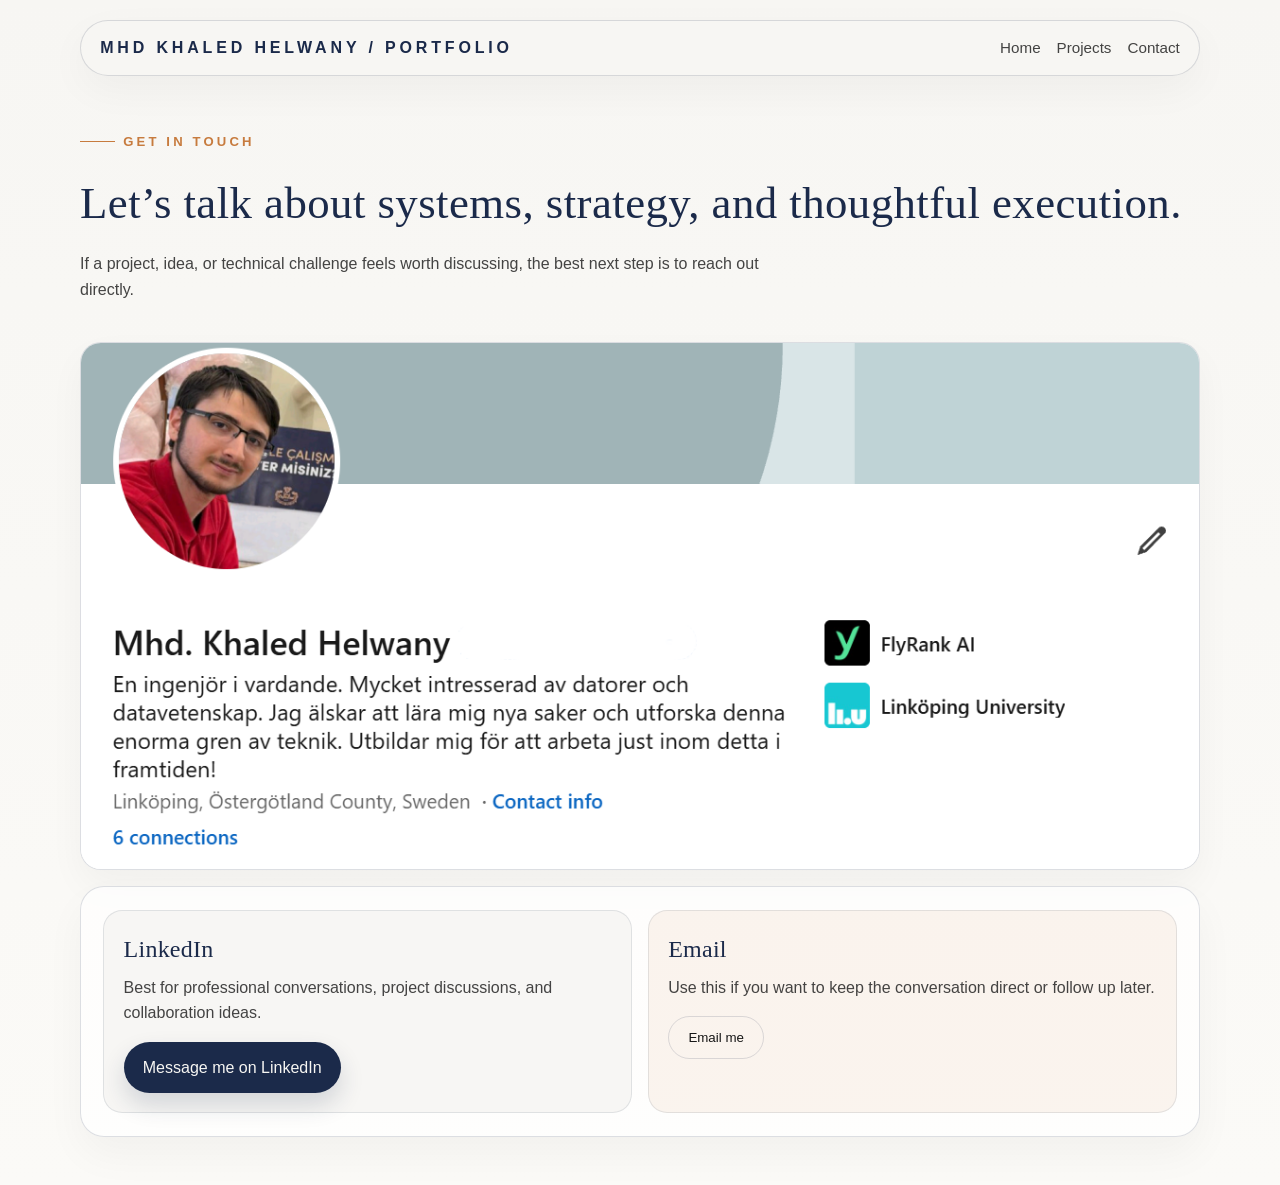
==== contact.html @ d5630251 "Finalized the portfolio site" ====
<!DOCTYPE html>
<html lang="en">
  <head>
    <meta charset="UTF-8" />
    <meta name="viewport" content="width=device-width, initial-scale=1.0" />
    <meta
      name="description"
      content="Contact page for reaching out through LinkedIn or email."
    />
    <title>contact</title>
    <link rel="stylesheet" href="styles.css" />
  </head>
  <body>
    <div class="site-shell">
      <header class="site-header">
        <nav class="navbar" aria-label="Primary navigation">
          <a class="brand" href="index.html">Mhd Khaled Helwany / Portfolio</a>
          <div class="nav-links">
            <a href="index.html">Home</a>
            <a href="projects.html">Projects</a>
            <a href="contact.html">Contact</a>
          </div>
        </nav>
      </header>

      <main>
        <section class="page-intro contact-intro" aria-labelledby="contact-title">
          <div class="eyebrow">Get in touch</div>
          <h1 id="contact-title">Let’s talk about systems, strategy, and thoughtful execution.</h1>
          <p>
            If a project, idea, or technical challenge feels worth discussing, the best next step is to reach out directly.
          </p>
        </section>

        <section class="section" aria-label="Contact actions">
          <div class="contact-banner">
            <img src="images/LinkedIn_banner.png" alt="LinkedIn banner" />
          </div>
          <div class="contact-card">
            <div class="contact-action">
              <h2>LinkedIn</h2>
              <p>Best for professional conversations, project discussions, and collaboration ideas.</p>
              <a class="btn btn-primary" href="https://www.linkedin.com/in/mhd-khaled-helwany-129b9b315" target="_blank" rel="noreferrer">Message me on LinkedIn</a>
            </div>
            <div class="contact-action contact-action-secondary">
              <h2>Email</h2>
              <p>Use this if you want to keep the conversation direct or follow up later.</p>
              <button class="btn btn-secondary email-trigger" type="button">Email me</button>
            </div>
          </div>
        </section>
      </main>
    </div>

    <div class="email-modal" id="emailModal" aria-hidden="true">
      <div class="email-modal-card" role="dialog" aria-modal="true" aria-labelledby="emailModalTitle">
        <button class="email-modal-close" type="button" aria-label="Close email dialog">×</button>
        <h3 id="emailModalTitle">My email address</h3>
        <p>Use the button below to copy my email for later.</p>
        <div class="email-modal-row">
          <span class="email-address">MKhelwani@gmail.com</span>
          <button class="copy-email-btn" type="button">Copy</button>
        </div>
        <p class="email-status" aria-live="polite"></p>
      </div>
    </div>

    <script src="script.js"></script>
  </body>
</html>
---- styles.css ----
:root {
  --navy: #1B2A4A;
  --warm-black: #161616;
  --warm-white: #F7F6F3;
  --accent: #C77B3E;
  --border: rgba(27, 42, 74, 0.15);
}

* {
  box-sizing: border-box;
}

html {
  scroll-behavior: smooth;
}

body {
  margin: 0;
  font-family: "Bahnschrift", "Segoe UI", Arial, sans-serif;
  color: var(--warm-black);
  background: linear-gradient(180deg, var(--warm-white) 0%, #fbfaf7 100%);
  line-height: 1.6;
}

a {
  color: inherit;
  text-decoration: none;
}

img {
  display: block;
  max-width: 100%;
}

.site-shell {
  width: min(1120px, calc(100% - 2rem));
  margin: 0 auto;
}

.site-header {
  padding: 1.25rem 0 0;
}

.navbar {
  display: flex;
  justify-content: space-between;
  align-items: center;
  padding: 0.9rem 1.2rem;
  border: 1px solid var(--border);
  border-radius: 999px;
  background: rgba(247, 246, 243, 0.85);
  backdrop-filter: blur(10px);
  box-shadow: 0 14px 40px rgba(22, 22, 22, 0.04);
}

.brand {
  font-size: 1rem;
  font-weight: 700;
  text-transform: uppercase;
  letter-spacing: 0.24em;
  color: var(--navy);
}

.nav-links {
  display: flex;
  gap: 1rem;
  align-items: center;
  font-size: 0.95rem;
}

.nav-links a {
  color: var(--warm-black);
  opacity: 0.8;
}

.nav-links a:hover,
.nav-links a:focus-visible {
  opacity: 1;
  color: var(--navy);
}

.hero {
  padding: 4.5rem 0 3rem;
}

.hero-content {
  display: grid;
  gap: 2rem;
  grid-template-columns: minmax(0, 1.2fr) minmax(240px, 0.55fr);
  align-items: center;
}

.hero-copy {
  max-width: 700px;
}

.eyebrow {
  display: inline-flex;
  align-items: center;
  gap: 0.5rem;
  font-size: 0.82rem;
  font-weight: 700;
  letter-spacing: 0.24em;
  text-transform: uppercase;
  color: var(--accent);
  margin-bottom: 1rem;
}

.eyebrow::before {
  content: "";
  width: 2.2rem;
  height: 1px;
  background: currentColor;
}

h1,
h2,
.hero-heading {
  font-family: "Freestyle Script", "Brush Script MT", cursive;
  font-weight: 400;
  letter-spacing: 0.01em;
}

.hero h1 {
  font-size: clamp(2.5rem, 4.3vw, 4.25rem);
  line-height: 0.95;
  margin: 0 0 1rem;
  color: var(--navy);
}

.hero p {
  font-size: 1.05rem;
  margin: 0 0 1.6rem;
  color: rgba(22, 22, 22, 0.8);
  max-width: 640px;
}

.button-row {
  display: flex;
  flex-wrap: wrap;
  gap: 1rem;
}

.btn {
  display: inline-flex;
  align-items: center;
  justify-content: center;
  padding: 0.8rem 1.2rem;
  border-radius: 999px;
  transition: transform 180ms ease, box-shadow 180ms ease, background 180ms ease;
}

.btn:hover,
.btn:focus-visible {
  transform: translateY(-2px);
}

.btn-primary {
  background: var(--navy);
  color: var(--warm-white);
  box-shadow: 0 12px 24px rgba(27, 42, 74, 0.16);
}

.btn-secondary {
  background: transparent;
  border: 1px solid var(--border);
  color: var(--warm-black);
}

.hero-card {
  border: 1px solid var(--border);
  border-radius: 1.6rem;
  background: linear-gradient(135deg, rgba(27, 42, 74, 0.06), rgba(199, 123, 62, 0.12));
  padding: 1rem;
  box-shadow: 0 24px 60px rgba(22, 22, 22, 0.06);
  justify-self: end;
  width: min(100%, 320px);
}

.hero-card img {
  border-radius: 50%;
  width: 100%;
  aspect-ratio: 1 / 1;
  object-fit: cover;
  cursor: zoom-in;
  border: 4px solid rgba(247, 246, 243, 0.9);
}

.section {
  padding: 2rem 0 3rem;
}

.section-card {
  border: 1px solid var(--border);
  border-radius: 1.5rem;
  background: rgba(255, 255, 255, 0.6);
  padding: 1.5rem;
  box-shadow: 0 18px 40px rgba(22, 22, 22, 0.04);
}

.section-card h2 {
  font-size: 2rem;
  margin: 0 0 0.6rem;
  color: var(--navy);
}

.section-card p,
.section-card li {
  color: rgba(22, 22, 22, 0.8);
}

.project-intro-text {
  margin: 0 0 1rem;
  font-size: 1rem;
  color: rgba(22, 22, 22, 0.8);
  max-width: 760px;
}

.page-intro {
  padding: 3rem 0 1rem;
}

.page-intro h1 {
  font-size: clamp(2.2rem, 3.5vw, 3rem);
  margin: 0 0 0.7rem;
  color: var(--navy);
}

.page-intro p {
  max-width: 700px;
  margin: 0;
  color: rgba(22, 22, 22, 0.8);
}

.highlight-grid {
  display: grid;
  gap: 1.2rem;
  grid-template-columns: repeat(2, minmax(0, 1fr));
}

.project-card {
  border: 1px solid var(--border);
  border-radius: 1.4rem;
  background: rgba(255, 255, 255, 0.7);
  overflow: hidden;
  box-shadow: 0 20px 45px rgba(22, 22, 22, 0.05);
}

.project-card img {
  width: 100%;
  height: 220px;
  object-fit: cover;
  object-position: top center;
}

.project-card-body {
  padding: 1.1rem 1.2rem 1.3rem;
}

.project-card h2 {
  margin: 0.2rem 0 0.4rem;
  color: var(--navy);
  font-size: 1.5rem;
}

.page-link-btn {
  display: inline-flex;
  margin-top: 0.9rem;
  color: var(--accent);
  font-weight: 700;
}

.project-tag {
  margin: 0;
  color: var(--accent);
  text-transform: uppercase;
  letter-spacing: 0.18em;
  font-size: 0.78rem;
  font-weight: 700;
}

.category-grid {
  display: grid;
  gap: 1rem;
  grid-template-columns: repeat(2, minmax(0, 1fr));
  margin-top: 1.2rem;
}

.category-block {
  border: 1px dashed rgba(27, 42, 74, 0.24);
  border-radius: 1rem;
  padding: 1rem 1.1rem;
  background: rgba(247, 246, 243, 0.7);
}

.category-block h3 {
  margin: 0 0 0.4rem;
  color: var(--navy);
}

.category-placeholder {
  margin: 0;
  color: rgba(22, 22, 22, 0.66);
  font-style: italic;
}

.contact-intro {
  padding-bottom: 0.5rem;
}

.contact-banner {
  margin-bottom: 1rem;
  border: 1px solid var(--border);
  border-radius: 1.3rem;
  overflow: hidden;
  background: rgba(255, 255, 255, 0.7);
  box-shadow: 0 16px 36px rgba(22, 22, 22, 0.04);
}

.contact-banner img {
  width: 100%;
  height: auto;
  display: block;
  object-fit: cover;
}

.contact-card {
  border: 1px solid var(--border);
  border-radius: 1.5rem;
  background: rgba(255, 255, 255, 0.7);
  box-shadow: 0 18px 40px rgba(22, 22, 22, 0.04);
  padding: 1.4rem;
  display: grid;
  gap: 1rem;
  grid-template-columns: repeat(2, minmax(0, 1fr));
}

.contact-action {
  padding: 1.2rem;
  border-radius: 1.2rem;
  background: rgba(247, 246, 243, 0.9);
  border: 1px solid rgba(27, 42, 74, 0.1);
}

.contact-action-secondary {
  background: rgba(199, 123, 62, 0.08);
}

.contact-action h2 {
  margin: 0 0 0.4rem;
  color: var(--navy);
  font-size: 1.5rem;
}

.contact-action p {
  margin: 0 0 1rem;
  color: rgba(22, 22, 22, 0.8);
}

.case-grid {
  display: grid;
  gap: 1.2rem;
  grid-template-columns: 1.1fr 0.9fr;
  margin-top: 1.2rem;
  align-items: center;
}

.case-copy ul {
  padding-left: 1.2rem;
  margin: 1rem 0 0;
}

.case-copy li + li {
  margin-top: 0.4rem;
}

.case-link {
  display: inline-flex;
  margin-top: 1rem;
  color: var(--accent);
  font-weight: 700;
}

.proof-grid {
  display: grid;
  gap: 1.2rem;
  grid-template-columns: 1fr 1fr;
  margin-top: 1.2rem;
}

.metric {
  padding: 1rem 1.2rem;
  border-radius: 1rem;
  background: linear-gradient(135deg, rgba(199, 123, 62, 0.16), rgba(27, 42, 74, 0.06));
  border: 1px solid rgba(199, 123, 62, 0.2);
}

.metric strong {
  display: block;
  font-size: 1.3rem;
  color: var(--navy);
  margin-bottom: 0.3rem;
}

.bio {
  padding: 0.9rem 0 0;
  font-size: 1.05rem;
}

.cta-band {
  margin: 1rem 0 4rem;
  padding: 1.4rem;
  border-radius: 1.5rem;
  background: var(--navy);
  color: var(--warm-white);
  display: flex;
  justify-content: space-between;
  align-items: center;
  gap: 1rem;
  flex-wrap: wrap;
}

.cta-band .btn-secondary {
  color: var(--warm-white);
  border-color: rgba(247, 246, 243, 0.24);
}

.story-layout,
.report-layout {
  display: grid;
  gap: 1rem;
  grid-template-columns: repeat(2, minmax(0, 1fr));
}

.story-card {
  border: 1px solid var(--border);
  border-radius: 1.3rem;
  padding: 1.2rem 1.25rem;
  background: rgba(255, 255, 255, 0.7);
  box-shadow: 0 18px 40px rgba(22, 22, 22, 0.04);
}

.story-card-wide,
.story-card-highlight {
  grid-column: 1 / -1;
}

.story-badge {
  display: inline-flex;
  padding: 0.35rem 0.7rem;
  border-radius: 999px;
  background: rgba(199, 123, 62, 0.16);
  color: var(--accent);
  font-size: 0.8rem;
  font-weight: 700;
  letter-spacing: 0.12em;
  text-transform: uppercase;
  margin-bottom: 0.8rem;
}

.story-card h2 {
  margin: 0 0 0.55rem;
  font-size: 1.45rem;
  color: var(--navy);
}

.story-card p {
  margin: 0;
  color: rgba(22, 22, 22, 0.8);
}

.story-card-highlight {
  background: linear-gradient(135deg, rgba(27, 42, 74, 0.06), rgba(199, 123, 62, 0.14));
}

.download-btn {
  margin-top: 1rem;
  width: fit-content;
}

.lightbox {
  position: fixed;
  inset: 0;
  background: rgba(22, 22, 22, 0.86);
  display: none;
  align-items: center;
  justify-content: center;
  padding: 2rem;
  z-index: 10;
}

.lightbox.open {
  display: flex;
}

.lightbox img {
  max-width: min(900px, 100%);
  max-height: min(80vh, 100%);
  border-radius: 1rem;
  box-shadow: 0 24px 70px rgba(0, 0, 0, 0.35);
}

.lightbox button {
  position: absolute;
  top: 1.2rem;
  right: 1.2rem;
  border: none;
  border-radius: 999px;
  width: 2.5rem;
  height: 2.5rem;
  background: rgba(247, 246, 243, 0.9);
  color: var(--warm-black);
  cursor: pointer;
  font-size: 1.1rem;
}

.email-modal {
  position: fixed;
  inset: 0;
  background: rgba(22, 22, 22, 0.62);
  display: none;
  align-items: center;
  justify-content: center;
  padding: 1rem;
  z-index: 12;
}

.email-modal.open {
  display: flex;
}

.email-modal-card {
  position: relative;
  width: min(420px, 100%);
  background: var(--warm-white);
  border-radius: 1.2rem;
  padding: 1.35rem;
  box-shadow: 0 24px 70px rgba(0, 0, 0, 0.24);
}

.email-modal-card h3 {
  margin: 0 0 0.4rem;
  color: var(--navy);
}

.email-modal-card p {
  margin: 0 0 0.8rem;
  color: rgba(22, 22, 22, 0.8);
}

.email-modal-row {
  display: flex;
  align-items: center;
  justify-content: space-between;
  gap: 0.8rem;
  flex-wrap: wrap;
  padding: 0.85rem 1rem;
  border-radius: 0.9rem;
  background: rgba(27, 42, 74, 0.06);
}

.email-address {
  font-weight: 700;
  color: var(--navy);
}

.copy-email-btn,
.email-modal-close {
  border: none;
  cursor: pointer;
}

.copy-email-btn {
  padding: 0.6rem 0.9rem;
  border-radius: 999px;
  background: var(--navy);
  color: var(--warm-white);
}

.email-modal-close {
  position: absolute;
  top: 0.7rem;
  right: 0.8rem;
  background: transparent;
  font-size: 1.2rem;
  color: var(--warm-black);
}

.email-status {
  min-height: 1.2rem;
  margin-top: 0.8rem;
  color: var(--accent);
  font-weight: 700;
}

@media (max-width: 780px) {
  .hero {
    padding-top: 3rem;
  }

  .hero-content {
    grid-template-columns: 1fr;
  }

  .hero-card {
    justify-self: start;
    width: min(100%, 260px);
  }

  .case-grid,
  .proof-grid,
  .highlight-grid,
  .category-grid,
  .story-layout,
  .report-layout,
  .contact-card {
    grid-template-columns: 1fr;
  }

  .navbar {
    border-radius: 1.2rem;
    flex-direction: column;
    gap: 0.8rem;
  }

  .nav-links {
    flex-wrap: wrap;
    justify-content: center;
  }
}
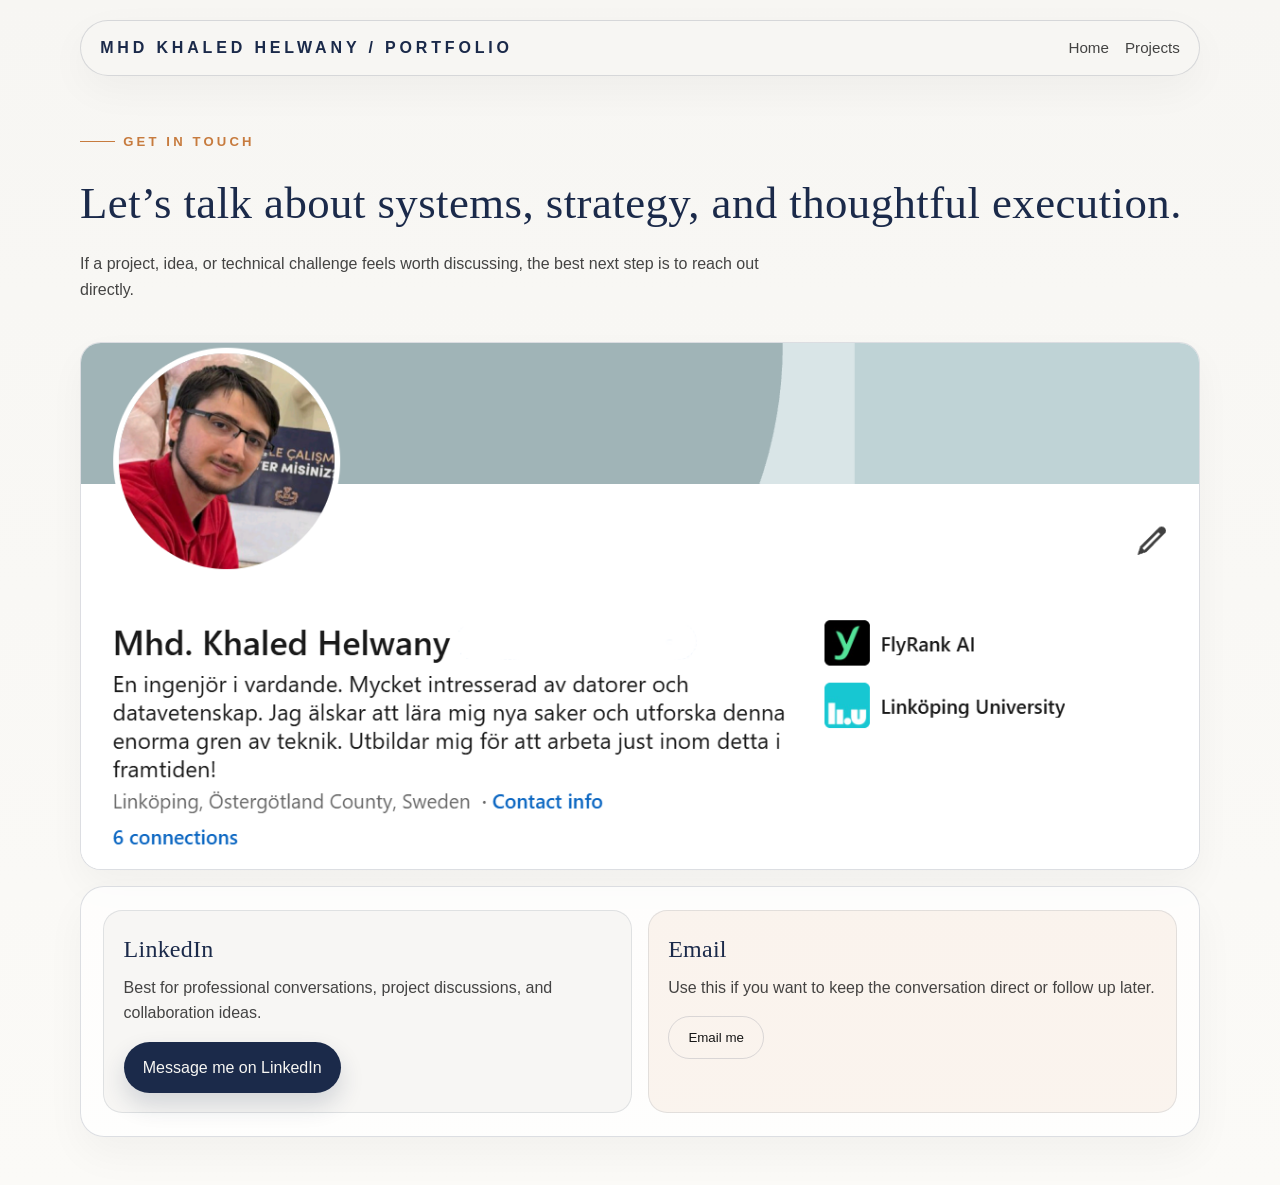
==== commit bd1e067f: "Fixes for the Survive the Crit assignment" ====
--- a/contact.html
+++ b/contact.html
@@ -18,7 +18,6 @@
           <div class="nav-links">
             <a href="index.html">Home</a>
             <a href="projects.html">Projects</a>
-            <a href="contact.html">Contact</a>
           </div>
         </nav>
       </header>
--- a/styles.css
+++ b/styles.css
@@ -279,23 +279,102 @@
   font-weight: 700;
 }
 
-.category-grid {
+.accordion-grid {
   display: grid;
   gap: 1rem;
-  grid-template-columns: repeat(2, minmax(0, 1fr));
   margin-top: 1.2rem;
 }
 
-.category-block {
-  border: 1px dashed rgba(27, 42, 74, 0.24);
+.accordion-panel {
+  border: 1px solid var(--border);
+  border-radius: 1.4rem;
+  overflow: hidden;
+  background: rgba(255, 255, 255, 0.85);
+  box-shadow: 0 18px 40px rgba(22, 22, 22, 0.05);
+}
+
+.accordion-toggle {
+  width: 100%;
+  display: flex;
+  justify-content: space-between;
+  align-items: center;
+  padding: 1rem 1.2rem;
+  border: none;
+  border-bottom: 1px solid var(--border);
+  background: transparent;
+  color: var(--navy);
+  font-size: 1.05rem;
+  font-weight: 700;
+  cursor: pointer;
+}
+
+.accordion-toggle:hover,
+.accordion-toggle:focus-visible {
+  background: rgba(27, 42, 74, 0.04);
+}
+
+.accordion-icon {
+  transition: transform 180ms ease;
+}
+
+.accordion-toggle[aria-expanded="true"] .accordion-icon {
+  transform: rotate(180deg);
+}
+
+.accordion-panel-content {
+  max-height: 0;
+  overflow: hidden;
+  transition: max-height 240ms ease, padding 240ms ease;
+  padding: 0 1.2rem;
+}
+
+.accordion-panel-content.open {
+  padding: 1rem 1.2rem 1.2rem;
+}
+
+.project-entry {
+  display: grid;
+  gap: 1rem;
+  align-items: start;
+  grid-template-columns: 1fr;
+  padding: 1rem 0;
+  border-bottom: 1px solid rgba(27, 42, 74, 0.08);
+}
+
+.project-entry:last-child {
+  border-bottom: none;
+}
+
+.project-entry-body {
+  display: grid;
+  gap: 0.65rem;
+  order: 1;
+}
+
+.project-entry img {
+  width: 100%;
+  height: auto;
+  object-fit: contain;
+  object-position: center;
   border-radius: 1rem;
-  padding: 1rem 1.1rem;
-  background: rgba(247, 246, 243, 0.7);
-}
-
-.category-block h3 {
-  margin: 0 0 0.4rem;
-  color: var(--navy);
+  order: 2;
+}
+
+.project-entry-body h3 {
+  margin: 0;
+  color: var(--navy);
+}
+
+.project-link {
+  display: inline-flex;
+  color: var(--accent);
+  font-weight: 700;
+}
+
+@media (min-width: 780px) {
+  .project-entry {
+    grid-template-columns: 220px minmax(0, 1fr);
+  }
 }
 
 .category-placeholder {
@@ -415,9 +494,16 @@
   color: var(--warm-white);
   display: flex;
   justify-content: space-between;
-  align-items: center;
+  align-items: flex-start;
   gap: 1rem;
   flex-wrap: wrap;
+}
+
+.cta-band > div:first-child {
+  display: flex;
+  flex-direction: column;
+  justify-content: center;
+  min-height: 44px;
 }
 
 .cta-band .btn-secondary {
